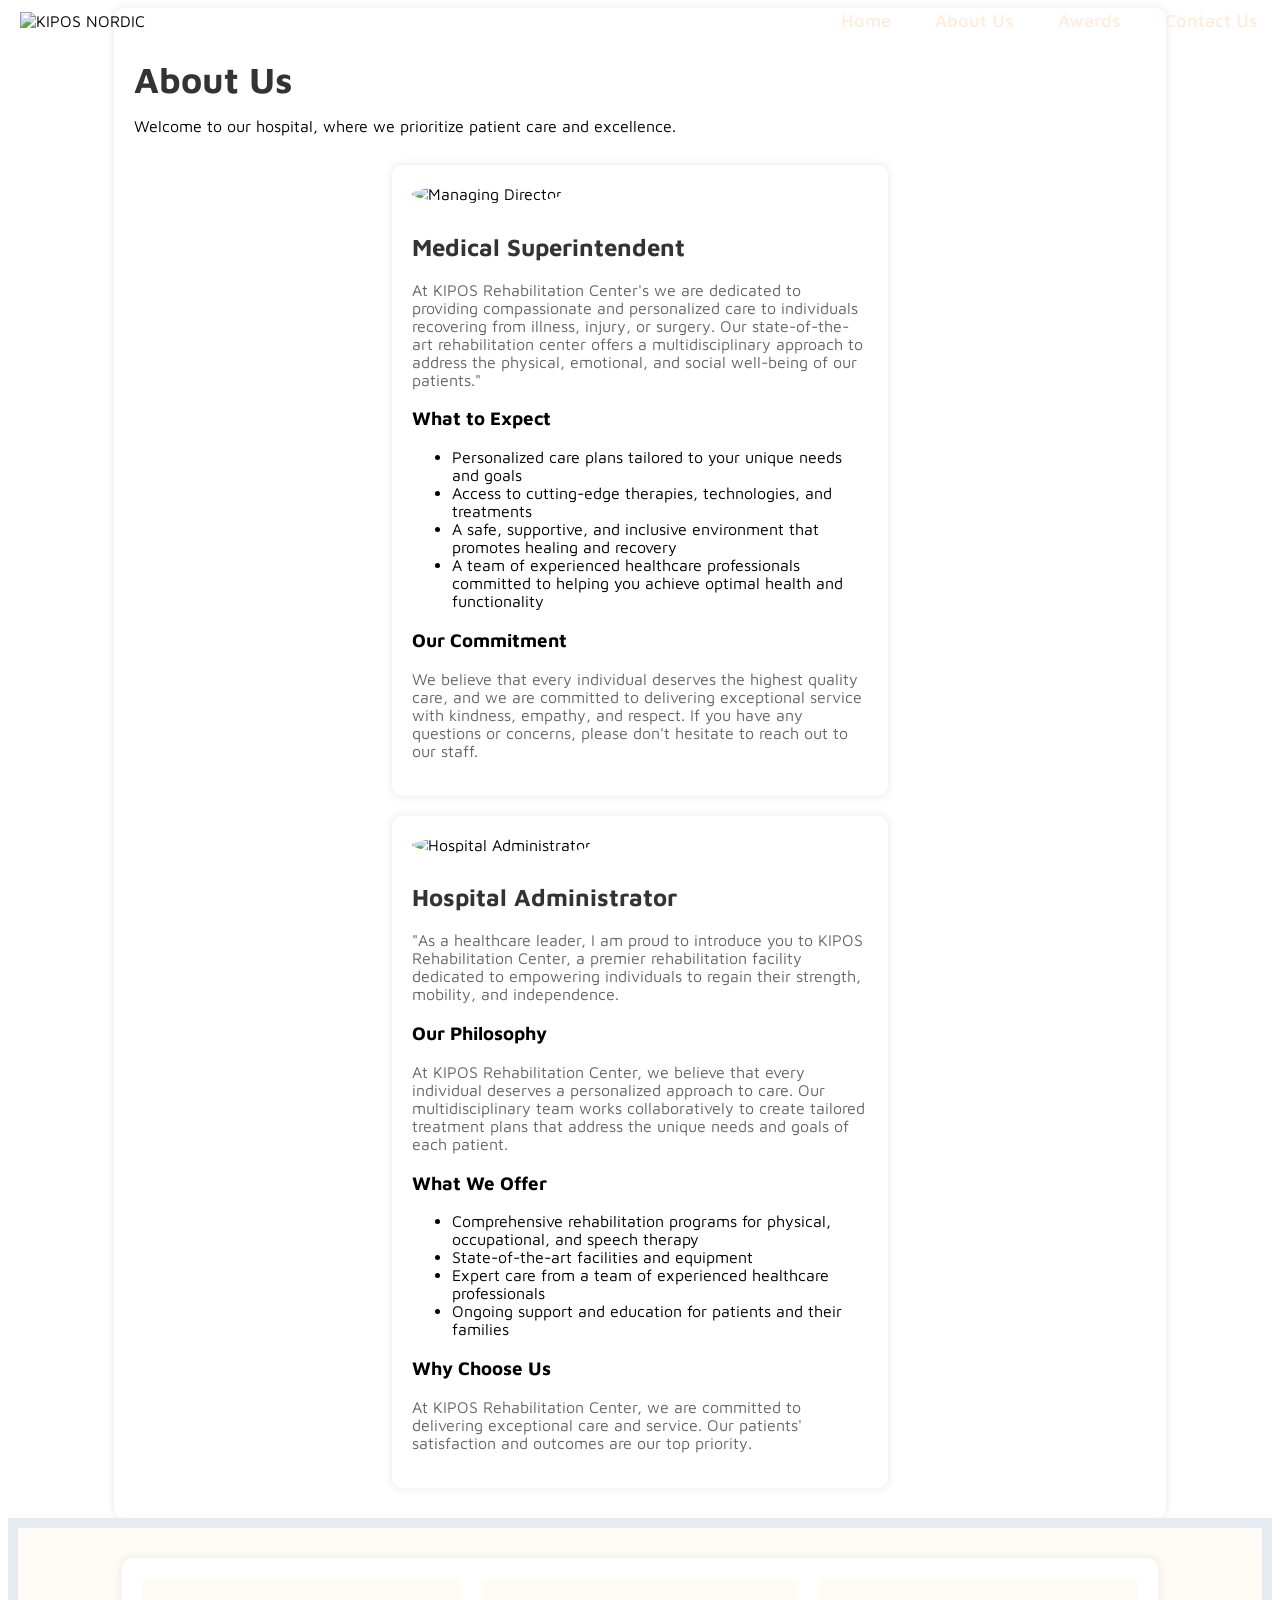
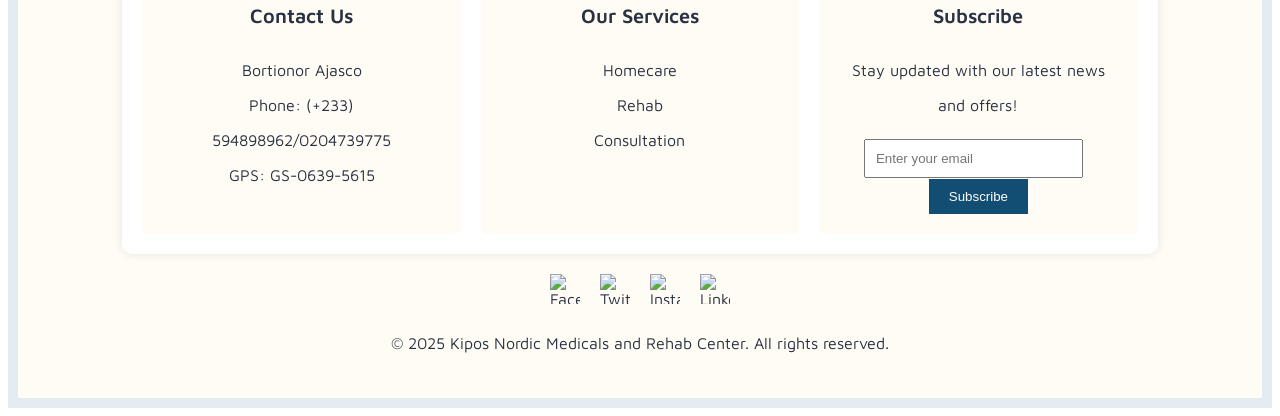
==== About.html @ 40d795d4 "Add files via upload" ====
<!DOCTYPE html>
<html lang="en">
    <head>
        <meta charset="UTF-8">
        <meta name="viewport" content="width=device-width, initial-scale=1.0">
        <title>KIPOS NORDIC MEDICALS & REHAB CENTER</title>
        <link rel="stylesheet" href="About.css">
        <link rel="preconnect" href="https://fonts.googleapis.com">
        <link rel="preconnect" href="https://fonts.gstatic.com" crossorigin>
        <link href="https://fonts.googleapis.com/css2?family=Days+One&family=Geologica:wght@100..900&family=Maven+Pro:wght@400..900&family=Merriweather+Sans:ital,wght@0,300..800;1,300..800&family=Pontano+Sans:wght@300..700&family=Righteous&family=Sarabun:ital,wght@0,100;0,200;0,300;0,400;0,500;0,600;0,700;0,800;1,100;1,200;1,300;1,400;1,500;1,600;1,700;1,800&display=swap" rel="stylesheet">
      
      </head>
      <body>
        <header>
          <div class="logo">
            <img src="images/logo1.png" alt="KIPOS NORDIC">
          </div>
          <nav>
            <ul>
              <li><a href="index.html" class="link">Home</a></li>
              <li><a href="#about" class="link">About Us</a>
              <li><a href="Awards.html" class="link">Awards</a></li>
              <li><a href="Contact.html" class="link">Contact Us</a></li>
            </ul>
          </nav>
          <div class="menu-toggle">
            <span></span>
            <span></span>
            <span></span>
          </div>
        </header>
<body>
    <section class="about">
        <div class="container">
            <h1>About Us</h1>
            <p>Welcome to our hospital, where we prioritize patient care and excellence.</p>

            <div class="team">
                <div class="member">
                    <img src="images/md.JPG" alt="Managing Director">
                    <h2>Medical Superintendent</h2>
                    <p>At KIPOS Rehabilitation Center's we are dedicated to providing compassionate and personalized care to individuals recovering from illness, injury, or surgery. 
                      Our state-of-the-art rehabilitation center offers a multidisciplinary approach to address the physical, emotional, and social well-being of our patients."</p>
                      <h3>What to Expect</h3>
                      <ul>
                        <li>Personalized care plans tailored to your unique needs and goals</li>
                        <li>Access to cutting-edge therapies, technologies, and treatments</li>
                        <li>A safe, supportive, and inclusive environment that promotes healing and recovery</li>
                        <li>A team of experienced healthcare professionals committed to helping you achieve optimal health and functionality</li>
                      </ul>
                      <h3>Our Commitment</h3>
                      <p>We believe that every individual deserves the highest quality care, and we are committed to delivering exceptional service with kindness, empathy, and respect. If you have any questions or concerns, please don't hesitate to reach out to our staff.</p>
                </div>

                <div class="member">
                    <img src="images/Admin1.jpeg" alt="Hospital Administrator">
                    <h2>Hospital Administrator</h2>
                    <p>"As a healthcare leader, I am proud to introduce you to KIPOS Rehabilitation Center, a premier rehabilitation facility dedicated to empowering individuals to regain their strength, mobility, and independence.</p>
                    <h3>Our Philosophy</h3>
                    <p>At KIPOS Rehabilitation Center, we believe that every individual 
                      deserves a personalized approach to care. Our multidisciplinary 
                      team works collaboratively to create tailored treatment plans 
                      that address the unique needs and goals of each patient.</p>
                    <h3>What We Offer</h3>
                    <ul>
                      <li>Comprehensive rehabilitation programs for physical, occupational, and speech therapy</li>
                      <li>State-of-the-art facilities and equipment</li>
                      <li>Expert care from a team of experienced healthcare professionals</li>
                      <li>Ongoing support and education for patients and their families</li>
                    </ul>
                    <h3>Why Choose Us</h3>
                    <p>At KIPOS  Rehabilitation Center, we are committed to delivering exceptional care and service. Our patients' satisfaction and outcomes are our top priority.</p>
                </div>
            </div>
        </div>
    </section>

    <footer class="footer">
      <div class="container">
        <div class="footer-grid">
          <!-- Contact Us Column -->
          <div class="footer-item">
            <h3>Contact Us</h3>
            <p>Bortionor Ajasco<br>Phone: (+233) 594898962/0204739775<br>GPS: GS-0639-5615</p>
          </div>
         
          <div class="footer-item">
            <h3>Our Services</h3>
              <p><a href="">Homecare</a><br>Rehab<br>Consultation</p>
          </div>
          <!-- Subscribe Column -->
          <div class="footer-item">
            <h3>Subscribe</h3>
            <p>Stay updated with our latest news and offers!</p>
            <form>
              <input type="email" placeholder="Enter your email">
              <button type="submit">Subscribe</button>
            </form>
          </div>
        </div>
      </div>
  
      <div class="social-media">
          <a href="#" class="social-icon">
              <img src="images/facebook.png" alt="Facebook">
              <span class="social-text">Facebook</span>
          </a>
          <a href="#" class="social-icon">
              <img src="images/twitter.png" alt="Twitter">
              <span class="social-text">Twitter</span>
          </a>
          <a href="#" class="social-icon">
              <img src="images/instagram.png" alt="Instagram">
              <span class="social-text">Instagram</span>
          </a>
          <a href="#" class="social-icon">
              <img src="images/linkedin.png" alt="LinkedIn">
              <span class="social-text">LinkedIn</span>
          </a>
      </div>
  
      <p>&copy; 2025 Kipos Nordic Medicals and Rehab Center. All rights reserved.</p>
    </footer>
</body>
</html>
---- About.css ----
body{
    font-family: "Maven Pro", sans-serif;

}

header {
    position: fixed;
    top: 0;
    left: 0;
    width: 100%;
    display: flex;
    justify-content: space-between;
    align-items: center;
    padding: 10px 20px;
    background-image: url(images/bn.jpg);
    z-index: 1000;
  }
  
  .logo img {
    width: 100px; /* Adjust size as needed */
  }
  
  nav ul {
    font-family: "Maven Pro", sans-serif;
    font-weight: 600;
    list-style-type: none;
    margin: 0;
    padding: 0;
    display: flex;
  }
  
  nav ul li {
    margin-right: 40px;
  }
  
  nav ul li a {
    text-decoration: none;
    color: #FFEEDD;
  }
  
  nav ul li:hover > ul {
    display: block;
  }
  
  nav ul ul {
    display: none;
    position: absolute;
    background-color: #333;
    margin-top: 10px;
    list-style: none;
    padding: 0;
  }
  
  nav ul ul li {
    width: 200px;
  }
  
  nav ul ul li a {
    padding: 10px;
    display: block;
  }
  
  .menu-toggle {
    display: none;
    flex-direction: column;
    cursor: pointer;
  }
  
  .menu-toggle span {
    height: 3px;
    width: 25px;
    background-color: #FFFCF5;
    margin: 3px 0;
  }
  
  .link {
    text-decoration: none;
    font-size: 18px;
    padding: 5px 2px;
    position: relative;
  }
  
  .link::before,
  .link::after {
    content: "";
    position: absolute;
    width: 100%;
    height: 2px;
    background: #fff;
    transform: scaleX(0);
    transition: all 0.6s ease;
  }
  
  .link::before {
    top: 0;
    left: 0;
    transform-origin: left;
  }
  
  .link::after {
    bottom: 0;
    left: 0;
    transform-origin: right;
  }
  
  .link:hover::before,
  .link:hover::after {
    transform: scaleX(1);
  }
  
  nav a:hover {
    color: #e4ecf1;
  }
  
  nav a span {
    position: absolute;
    top: 0;
    left: 0;
    width: 100%;
    height: 100%;
    z-index: -1;
    border-bottom: 2px solid #0ef;
    border-radius: 15px;
    transform: scale(0) translateY(50px);
    opacity: 0;
    transition: .5s;
  }
  
  nav a:hover span {
    transform: scale(1) translateY(0);
    opacity: 1;
  }
  
  /* Responsive Navigation */
  @media screen and (max-width: 768px) {
    nav ul {
      display: none;
      flex-direction: column;
      align-items: flex-end;
      position: absolute;
      top: 60px;
      right: 0;
      background-color: #333;
      width: 100%;
    }
  
    nav ul li {
      margin: 10px;
    }
  
    .menu-toggle {
      display: flex;
      flex-direction: column;
      justify-content: space-between;
      align-items: flex-end;
      width: 30px;
      height: 30px;
      margin-right: 20px; /* Adjust as needed */
    }
  
    .active {
      display: block !important;
    }
  
    .menu-toggle span {
      width: 100%;
      height: 3px;
      background-color: white;
    }
  
    nav ul ul {
      display: none;
      position: absolute;
      background-color: #333;
      width: 100%;
      z-index: 999;
    }
  
    nav ul li:hover > ul {
      display: block;
    }
  }
  
  /*above ends the header*/
  

/* Mobile Menu (Hidden on Desktop) */
.mobile-menu {
    display: none;
    font-size: 30px;
    cursor: pointer;
}

/* Mobile responsiveness */
@media (max-width: 768px) {
    .navbar ul {
        flex-direction: column;
        display: none;
    }

    .navbar.active ul {
        display: flex;
    }

    .mobile-menu {
        display: block;
    }
}

/* Hero Section */
.hero-section {
    position: relative;
    width: 100%;
    height: 50vh; /* 50% of the viewport height */
    background-image: url('images/bg.jpg'); /* Replace with actual image */
    background-size: cover;
    background-position: center;
    display: flex;
    justify-content: center;
    align-items: center;
}

.hero-section .overlay {
    background-color: rgba(0, 0, 0, 0.5); /* Dark overlay for better text contrast */
    color: white;
    text-align: center;
    padding: 20px;
    width: 100%;
}

.hero-section h1 {
    font-size: 3rem;
    font-weight: bold;
    margin-bottom: 10px;
}

.hero-section p {
    font-size: 1.5rem;
}

/* Mobile adjustments */
@media (max-width: 768px) {
    .hero-section h1 {
        font-size: 2rem;
    }

    .hero-section p {
        font-size: 1.2rem;
    }
}

.container {
    width: 80%;
    margin: auto;
    padding: 20px;
    background: white;
    box-shadow: 0px 0px 10px rgba(0, 0, 0, 0.1);
    border-radius: 10px;
}

.about h1 {
    font-size: 36px;
    color: #333;
    margin-bottom: 10px;
}

.team {
    display: flex;
    justify-content: space-around;
    flex-wrap: wrap;
    margin-top: 20px;
}

.member {
    width: 45%;
    background: #fff;
    padding: 20px;
    margin: 10px;
    border-radius: 10px;
    box-shadow: 0px 0px 10px rgba(0, 0, 0, 0.1);
}

.member img {
    width: 150px;
    height: 150px;
    border-radius: 50%;
    object-fit: cover;
    margin-bottom: 10px;
}

.member h2 {
    font-size: 24px;
    color: #333;
}

.member p {
    font-size: 16px;
    color: #666;
}



/* Footer Styles */
.footer {
  background-color: #FFFCF5;
  color: #293241;
  padding: 30px 0;
  border: 10px solid #e4ecf1;
}

.container {
  max-width: 1200px;
  margin: 0 auto;
}

.footer-grid {
  display: grid;
  grid-template-columns: repeat(3, 1fr);
  grid-gap: 20px;
}

.footer-item {
  padding: 20px;
  border-radius: 5px;
  background-color: #FFFCF5;
  text-align: center;
  line-height: 35px;
}

.footer-item h3 {
  font-family: "Maven Pro", sans-serif;
  font-optical-sizing: auto;
  font-weight: 600;
  font-style: normal; /*added this google font to change the font*/
  text-align: center;
  margin-bottom: 20px;
  font-size: 20px;
  margin-top: 0;
}

.footer-item p {
  font-family: "Maven Pro", sans-serif;
  font-optical-sizing: auto;
  font-weight: 100;
  font-style: normal;
  text-align: center;
  color: #293241;
}
.footer p {
  font-family: "Maven Pro", sans-serif;
  font-optical-sizing: auto;
  font-weight: 100;
  font-style: normal;
  text-align: center;
  color: #293241;
}

.footer a {
  font-family: "Maven Pro", sans-serif;
  font-optical-sizing: auto;
  font-weight: 100;
  font-style: normal;
  text-align: center;
  color: #293241;
  text-decoration: none;
}

.footer-item input[type="email"] {
  width: 70%;
  padding: 10px;
  margin-right: 10px;
}

.footer-item button {
  padding: 10px 20px;
  background-color: #124e73;
  color: #FFFCF5;
  border: none;
  cursor: pointer;
}

.footer-item button:hover {
  background-color: #e4ecf1;
}

.social-media {
  display: flex;
  justify-content: center;
  margin-top: 20px;
  margin-bottom: 30px
}

.social-icon {
  display: flex;
  align-items: center;
  margin: 0 10px;
  color: #ecf0f1;
  text-decoration: none;
  position: relative;
}

.social-icon img {
  width: 30px;
  height: 30px;
  transition: transform 0.3s;
}

.social-text {
  display: none;
  position: absolute;
  bottom: -25px;
  padding: 5px;
  border-radius: 3px;
  white-space: nowrap;
}

.social-icon:hover img {
  transform: scale(1.2);
}

.social-icon:hover .social-text {
  display: block;
}

/* Adjust footer for smaller screens */
@media screen and (max-width: 768px) {
  .footer-grid {
    grid-template-columns: 1fr;
  }

  .footer-item {
    margin-bottom: 20px;
  }
}
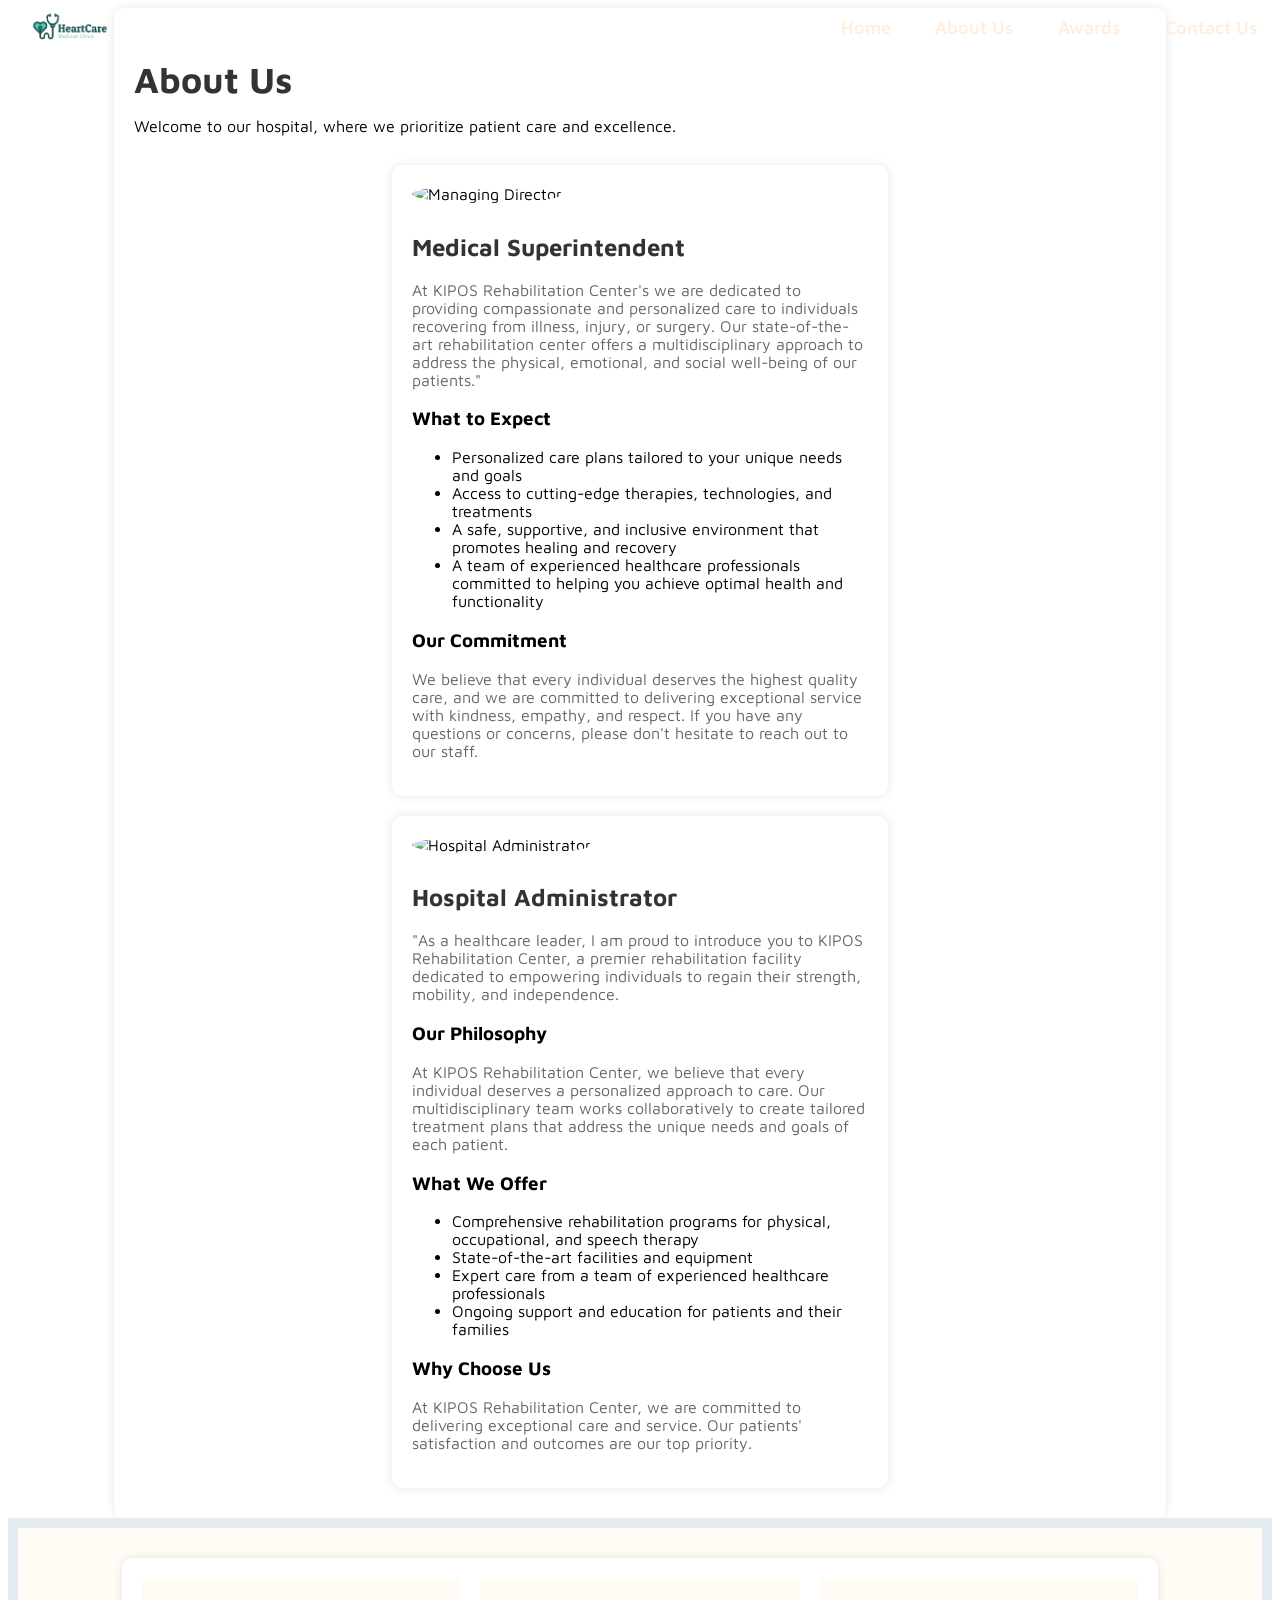
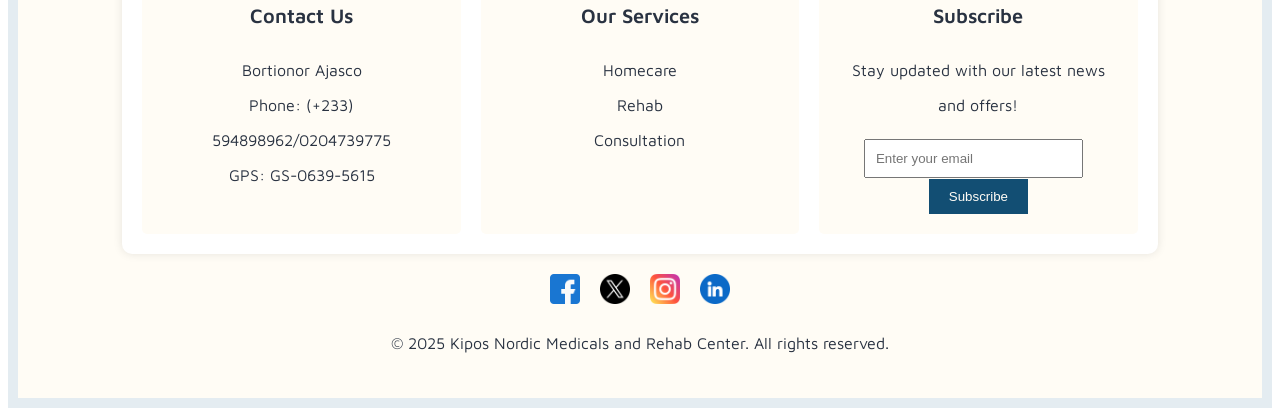
==== commit 5932cb51: "Update About.html" ====
--- a/About.html
+++ b/About.html
@@ -13,7 +13,7 @@
       <body>
         <header>
           <div class="logo">
-            <img src="images/logo1.png" alt="KIPOS NORDIC">
+            <img src="logo1.png" alt="KIPOS NORDIC">
           </div>
           <nav>
             <ul>
@@ -37,7 +37,7 @@
 
             <div class="team">
                 <div class="member">
-                    <img src="images/md.JPG" alt="Managing Director">
+                    <img src="md1.JPG" alt="Managing Director">
                     <h2>Medical Superintendent</h2>
                     <p>At KIPOS Rehabilitation Center's we are dedicated to providing compassionate and personalized care to individuals recovering from illness, injury, or surgery. 
                       Our state-of-the-art rehabilitation center offers a multidisciplinary approach to address the physical, emotional, and social well-being of our patients."</p>
@@ -53,7 +53,7 @@
                 </div>
 
                 <div class="member">
-                    <img src="images/Admin1.jpeg" alt="Hospital Administrator">
+                    <img src="Admin12.jpeg" alt="Hospital Administrator">
                     <h2>Hospital Administrator</h2>
                     <p>"As a healthcare leader, I am proud to introduce you to KIPOS Rehabilitation Center, a premier rehabilitation facility dedicated to empowering individuals to regain their strength, mobility, and independence.</p>
                     <h3>Our Philosophy</h3>
@@ -102,19 +102,19 @@
   
       <div class="social-media">
           <a href="#" class="social-icon">
-              <img src="images/facebook.png" alt="Facebook">
+              <img src="facebook.png" alt="Facebook">
               <span class="social-text">Facebook</span>
           </a>
           <a href="#" class="social-icon">
-              <img src="images/twitter.png" alt="Twitter">
+              <img src="twitter.png" alt="Twitter">
               <span class="social-text">Twitter</span>
           </a>
           <a href="#" class="social-icon">
-              <img src="images/instagram.png" alt="Instagram">
+              <img src="instagram.png" alt="Instagram">
               <span class="social-text">Instagram</span>
           </a>
           <a href="#" class="social-icon">
-              <img src="images/linkedin.png" alt="LinkedIn">
+              <img src="linkedin.png" alt="LinkedIn">
               <span class="social-text">LinkedIn</span>
           </a>
       </div>
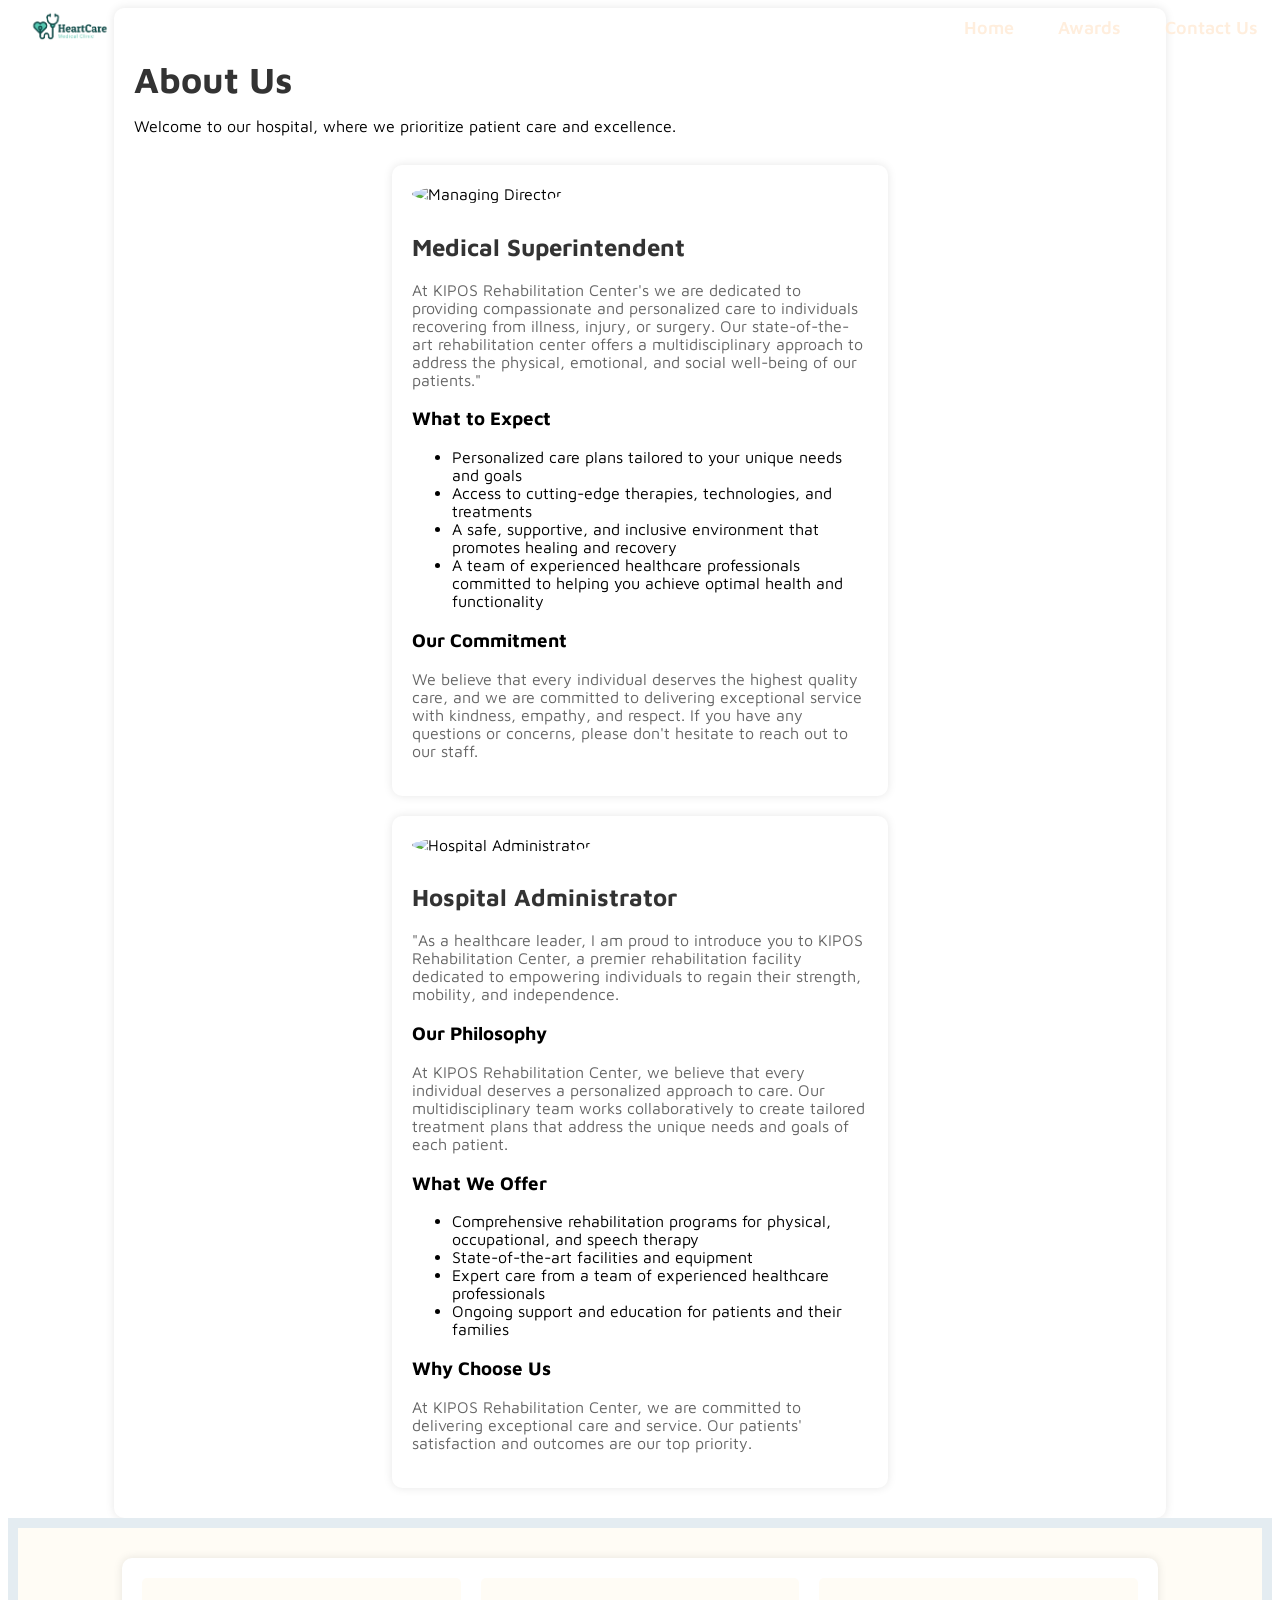
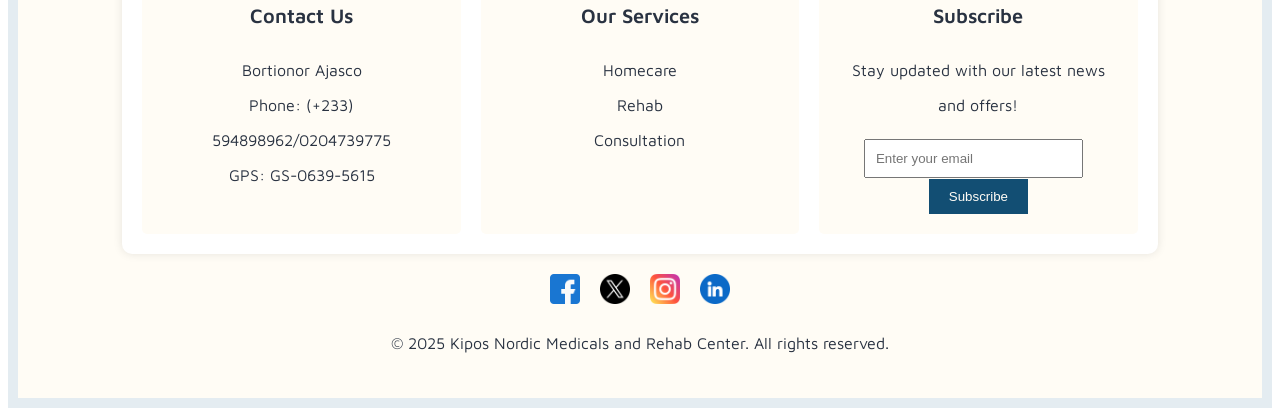
==== commit 045fbb5c: "Update About.html" ====
--- a/About.html
+++ b/About.html
@@ -18,7 +18,6 @@
           <nav>
             <ul>
               <li><a href="index.html" class="link">Home</a></li>
-              <li><a href="#about" class="link">About Us</a>
               <li><a href="Awards.html" class="link">Awards</a></li>
               <li><a href="Contact.html" class="link">Contact Us</a></li>
             </ul>
